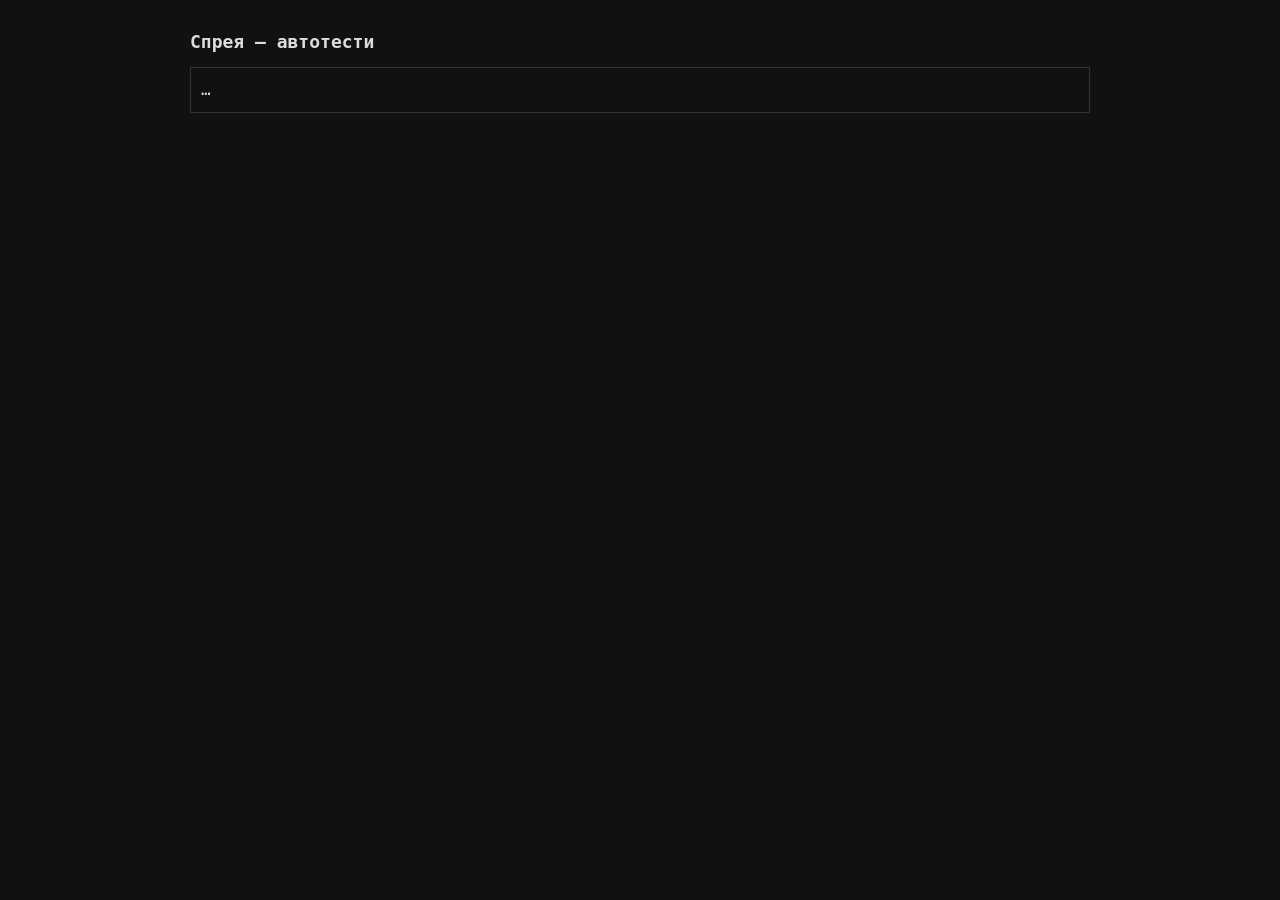
==== tests/index.html @ 3ad9009e "Тести: calc.js і сценарії застосунку; скрипт підняття версії - tests/index.html — 23 тести: чисті ро" ====
<!DOCTYPE html>
<html lang="uk">
<head>
<meta charset="UTF-8">
<meta name="viewport" content="width=device-width, initial-scale=1.0">
<title>Спрея — тести</title>
<style>
  body { font: 14px/1.5 ui-monospace, monospace; background: #111; color: #ddd; padding: 16px; max-width: 900px; margin: 0 auto; }
  h1 { font-size: 18px; margin-bottom: 12px; }
  .ok { color: #7fd48a; }
  .fail { color: #f08a8a; }
  .suite { margin: 16px 0 6px; color: #d4a574; font-weight: 600; }
  #summary { font-size: 16px; margin: 12px 0; padding: 10px; border: 1px solid #333; }
  li { list-style: none; padding: 2px 0; }
  iframe { width: 380px; height: 600px; border: 1px solid #333; margin-top: 16px; }
  details { margin-top: 4px; color: #999; }
</style>
</head>
<body>
<h1>Спрея — автотести</h1>
<div id="summary">…</div>
<ul id="results"></ul>
<script src="../calc.js"></script>
<script>
'use strict';
// Мінімальний раннер: test(name, fn) → PASS/FAIL, підсумок у <title> для headless-запуску.
var results = [];
var currentSuite = '';
function suite(name) { currentSuite = name; var li = document.createElement('li'); li.className = 'suite'; li.textContent = name; document.getElementById('results').appendChild(li); }
function report(name, ok, err) {
  results.push({ name: name, ok: ok });
  var li = document.createElement('li');
  li.className = ok ? 'ok' : 'fail';
  li.textContent = (ok ? '✓ ' : '✗ ') + name + (ok ? '' : ' — ' + err);
  document.getElementById('results').appendChild(li);
}
function test(name, fn) {
  var p;
  try { p = Promise.resolve(fn()); } catch (e) { p = Promise.reject(e); }
  return p.then(function() { report(name, true); }, function(e) { report(name, false, e && e.message || String(e)); });
}
function eq(a, b, msg) { if (a !== b) throw new Error((msg || '') + ' expected ' + JSON.stringify(b) + ', got ' + JSON.stringify(a)); }
function near(a, b, eps, msg) { if (Math.abs(a - b) > (eps || 0.01)) throw new Error((msg || '') + ' expected ≈' + b + ', got ' + a); }
function ok(v, msg) { if (!v) throw new Error(msg || 'expected truthy'); }
function sleep(ms) { return new Promise(function(r) { setTimeout(r, ms); }); }
var NB = Calc.NBSP;

// ── Чисті розрахунки ───────────────────────────────────────────────────────
function calcSuite() {
  suite('calc.js');
  var C = Calc;
  return test('streamDelta: стало − було, порожнє й від\'ємне → 0', function() {
    eq(C.streamDelta({ before: 200, after: 700 }), 500);
    eq(C.streamDelta({ before: '', after: 1000 }), 1000);
    eq(C.streamDelta({ before: 900, after: 700 }), 0);
    eq(C.streamDelta({ before: 100, after: '' }), 0);
  })
  .then(function() { return test('streamsTotal', function() {
    eq(C.streamsTotal([{ before: 0, after: 1000 }, { before: 200, after: 700 }, { before: '', after: '' }]), 1500);
  }); })
  .then(function() { return test('speedKgPerMin: 1 500 кг за 7,4 с', function() {
    near(C.speedKgPerMin(1500, 7400), 12162.16, 0.01);
    eq(C.speedKgPerMin(0, 7400), null);
    eq(C.speedKgPerMin(1500, 0), null);
  }); })
  .then(function() { return test('mlPerMin = кг/хв × мл/т / 1000', function() {
    near(C.mlPerMin(333.33, 250), 83.33, 0.01);
    eq(C.mlPerMin(0, 250), null);
    eq(C.mlPerMin(300, 0), null);
  }); })
  .then(function() { return test('minutesPerLiter і зворотний розрахунок', function() {
    near(C.minutesPerLiter(83.33), 12.0, 0.01);
    near(C.kgPerHourFromMlPerMin(83.33, 250), 19999.2, 0.1);
    eq(C.minutesPerLiter(0), null);
  }); })
  .then(function() { return test('actualMlPerTon і deviationPct', function() {
    near(C.actualMlPerTon(5, 5200), 961.54, 0.01);
    near(C.deviationPct(961.54, 250), 284.6, 0.05);
    eq(C.actualMlPerTon(5, 0), null);
    eq(C.deviationPct(null, 250), null);
  }); })
  .then(function() { return test('сесія: лічильники, корекції, тоннаж', function() {
    var s = {
      containerTypes: [{ id: 'a', weight: 1000 }, { id: 'b', weight: 1100 }],
      canVolumes: { 1: 5 },
      events: [
        { type: 'container', refId: 'a' }, { type: 'container', refId: 'a' }, { type: 'container', refId: 'a' },
        { type: 'container', refId: 'b' }, { type: 'container', refId: 'b' },
        { type: 'container_corr', refId: 'a', deltaKg: -500 },
        { type: 'canister', refId: 1 }, { type: 'canister', refId: 1 },
        { type: 'canister_corr', refId: 1, deltaL: -2.5 }
      ]
    };
    eq(C.containerCount(s, 'a'), 3);
    eq(C.containerCorrectionKg(s, 'a'), -500);
    eq(C.typeTotalKg(s, s.containerTypes[0]), 2500);
    eq(C.typeTotalKg(s, s.containerTypes[1]), 2200);
    eq(C.sessionTotalKg(s), 4700);
    eq(C.sessionContainers(s), 5);
    eq(C.canisterCount(s, 1), 2);
    eq(C.canisterCount(s, '1'), 2, 'id як рядок');
    eq(C.canisterCorrectionL(s, 1), -2.5);
    eq(C.prepLiters(s, 1, 10), 7.5, 'об\'єм із сесії має пріоритет');
    eq(C.prepLiters({ containerTypes: [], canVolumes: {}, events: [{ type: 'canister', refId: 7 }] }, 7, 20), 20, 'fallback на препарат');
  }); })
  .then(function() { return test('sessionElapsedMs з паузами', function() {
    eq(C.sessionElapsedMs({ startedAt: 1000, endedAt: 61000, totalPausedMs: 10000, paused: false }, 999999), 50000);
    eq(C.sessionElapsedMs({ startedAt: 1000, endedAt: null, totalPausedMs: 0, paused: true, pauseStartedAt: 31000 }, 61000), 30000);
    eq(C.sessionElapsedMs({ startedAt: null }, 5), 0);
    eq(C.avgSpeedKgPerMin(4700, 60000), 4700);
  }); })
  .then(function() { return test('fmtNum: розряди, десяткова кома/крапка, мінус', function() {
    eq(C.fmtNum(12162.16, 0, 'uk'), '12' + NB + '162');
    eq(C.fmtNum(961.54, 1, 'uk'), '961,5');
    eq(C.fmtNum(961.54, 1, 'en'), '961.5');
    eq(C.fmtNum(-500, 0, 'uk'), '−500');
    eq(C.fmtNum(NaN), '—');
    eq(C.fmtLiters(7.5, 'uk'), '7,5');
    eq(C.fmtLiters(10, 'uk'), '10');
  }); })
  .then(function() { return test('fmtHMS і fmtMinutes', function() {
    var u = { sec: 'с', min: 'хв', hour: 'год' };
    eq(C.fmtHMS(3723000), '01:02:03');
    eq(C.fmtHMS(-5), '00:00:00');
    eq(C.fmtMinutes(0.33, u), '20 с');
    eq(C.fmtMinutes(12.4, u), '12 хв');
    eq(C.fmtMinutes(59.6, u), '1 год');
    eq(C.fmtMinutes(65.6, u), '1 год 6 хв');
    eq(C.fmtMinutes(120, u), '2 год');
    eq(C.fmtMinutes(0, u), '—');
  }); });
}

// ── Сценарії застосунку (у iframe, окремий ключ localStorage) ─────────────
var frame = null;
function loadApp(seed) {
  return new Promise(function(resolve) {
    if (frame) frame.parentNode.removeChild(frame);
    if (seed === undefined) localStorage.removeItem('spreya:test');
    else localStorage.setItem('spreya:test', JSON.stringify(seed));
    frame = document.createElement('iframe');
    frame.src = '../index.html?storage=test&t=' + Date.now();
    frame.addEventListener('load', function() { setTimeout(function() { resolve(frame.contentWindow); }, 80); });
    document.body.appendChild(frame);
  });
}
function q(w, sel) { return w.document.querySelector(sel); }
function qa(w, sel) { return Array.prototype.slice.call(w.document.querySelectorAll(sel)); }
function setVal(el, v) { el.value = v; el.dispatchEvent(new Event('input', { bubbles: true })); }
function click(w, sel) { var el = q(w, sel); if (!el) throw new Error('нема елемента ' + sel); el.click(); }

// Створює й запускає сесію з одним типом ємкості 1000 кг.
function startSessionWith(w, weight) {
  click(w, '#sessionEntry');
  return sleep(30).then(function() {
    click(w, '#sessionView [data-action="add-ctype"]');
    return sleep(30);
  }).then(function() {
    click(w, '#modalRoot [data-weight-preset="' + (weight || 1000) + '"]');
    click(w, '#modalRoot [data-action="save"]');
    return sleep(30);
  }).then(function() {
    click(w, '#sessionView [data-action="start"]');
    return sleep(30);
  });
}

function appSuite() {
  suite('app.js — сценарії');
  var w;
  return loadApp().then(function(win) { w = win; })
  .then(function() { return test('старт без ємкостей → тост, сесія лишається чернеткою', function() {
    click(w, '#sessionEntry');
    return sleep(30).then(function() {
      click(w, '#sessionView [data-action="start"]');
      return sleep(30);
    }).then(function() {
      ok(!w.state.session.startedAt, 'не мала стартувати');
      ok(q(w, '#toast').textContent.length > 0, 'тост');
      click(w, '#sessionView [data-action="discard"]');
    });
  }); })
  .then(function() { return test('модалка ємкості: «+ новий тип» не закриває модалку і зберігає чернетку', function() {
    click(w, '#sessionEntry');
    return sleep(30).then(function() {
      click(w, '#sessionView [data-action="add-ctype"]');
      return sleep(30);
    }).then(function() {
      click(w, '#modalRoot [data-size="крупна"]');
      return sleep(20);
    }).then(function() {
      click(w, '#modalRoot [data-weight-preset="1100"]');
      click(w, '#modalRoot [data-action="addKind"]');
      return sleep(50);
    }).then(function() {
      ok(q(w, '#promptRoot'), 'запит відкрився');
      setVal(q(w, '#promptRoot [data-role="textInput"]'), 'бочка');
      click(w, '#promptRoot [data-action="submit"]');
      return sleep(50);
    }).then(function() {
      ok(q(w, '#modalRoot'), 'модалка має лишитись відкритою');
      ok(!q(w, '#promptRoot'), 'запит закрився');
      eq(q(w, '#modalRoot [data-kind].selected').textContent, 'бочка');
      eq(q(w, '#modalRoot [data-size].selected').textContent, 'крупна');
      eq(q(w, '#modalRoot [data-role="weight"]').value, '1100');
      click(w, '#modalRoot [data-action="save"]');
      return sleep(30);
    }).then(function() {
      eq(w.state.session.containerTypes.length, 1);
      eq(w.state.session.containerTypes[0].kind, 'бочка');
      click(w, '#sessionView [data-action="discard"]');
    });
  }); })
  .then(function() { return test('порожня вага → повідомлення під полем, модалка відкрита', function() {
    click(w, '#sessionEntry');
    return sleep(30).then(function() {
      click(w, '#sessionView [data-action="add-ctype"]');
      return sleep(30);
    }).then(function() {
      click(w, '#modalRoot [data-action="save"]');
      return sleep(30);
    }).then(function() {
      ok(q(w, '#modalRoot'), 'модалка відкрита');
      ok(q(w, '#modalRoot .field-error'), 'є повідомлення');
      w.closeModal();
      click(w, '#sessionView [data-action="discard"]');
    });
  }); })
  .then(function() { return test('цифри сходяться: картка, тоннаж, підсумок, історія (з корекцією)', function() {
    return startSessionWith(w, 1000).then(function() {
      var id = q(w, '[data-action="add-container"]').getAttribute('data-id');
      for (var i = 0; i < 3; i++) click(w, '[data-action="add-container"][data-id="' + id + '"]');
      click(w, '[data-action="add-canister"]');
      w.applyContainerCorrection(id, -500);
      w.refreshSessionNumbers();
      eq(q(w, '#sessionTonnage').textContent, '2' + NB + '500');
      ok(q(w, '.ctype-meta').textContent.indexOf('2' + NB + '500') !== -1, 'картка з корекцією: ' + q(w, '.ctype-meta').textContent);
      ok(q(w, '.session-prep-actual').textContent.indexOf('2' + NB + '000,0') !== -1, 'факт 5 л / 2,5 т = 2000 мл/т: ' + q(w, '.session-prep-actual').textContent);
      click(w, '[data-action="end"]'); click(w, '[data-action="end"]');
      return sleep(30);
    }).then(function() {
      var rows = qa(w, '.summary-row').map(function(r) { return r.textContent; });
      ok(rows.some(function(t) { return t.indexOf('3 × 1' + NB + '000 − 500 = 2' + NB + '500') !== -1; }), 'формула типу: ' + rows.join(' | '));
      ok(rows.some(function(t) { return t.indexOf('2' + NB + '500') !== -1 && t.indexOf('тоннаж') !== -1; }), 'загальний тоннаж');
      click(w, '[data-action="archive"]');
      return sleep(30);
    }).then(function() {
      click(w, '#historyEntry');
      return sleep(30);
    }).then(function() {
      ok(q(w, '.history-meta').textContent.indexOf('2' + NB + '500') !== -1, 'історія: ' + q(w, '.history-meta').textContent);
      click(w, '#historyView [data-action="back"]');
    });
  }); })
  .then(function() { return test('перегляд сесії з історії не знищує активну сесію', function() {
    var activeId;
    return startSessionWith(w, 1250).then(function() {
      click(w, '[data-action="add-container"]'); click(w, '[data-action="add-container"]');
      activeId = w.state.session.id;
      click(w, '#sessionView [data-action="back"]');
      click(w, '#historyEntry');
      return sleep(30);
    }).then(function() {
      click(w, '#historyView [data-action="view"]');
      return sleep(30);
    }).then(function() {
      ok(w.state.viewingSessionId, 'режим перегляду');
      eq(w.state.session.id, activeId, 'активна сесія на місці');
      eq(w.state.session.events.length, 2);
      click(w, '[data-action="back-history"]');
      click(w, '#historyView [data-action="back"]');
      eq(w.state.session.id, activeId);
      eq(w.Calc.sessionTotalKg(w.state.session), 2500);
    });
  }); })
  .then(function() { return test('журнал лишається відкритим після видалення запису', function() {
    click(w, '#sessionEntry');
    return sleep(30).then(function() {
      click(w, '[data-action="toggle-log"]');
      var before = qa(w, '.log-item').length;
      click(w, '.log-item [data-action="remove-event"]');
      eq(qa(w, '.log-item').length, before - 1);
      eq(q(w, '#logList').className, 'log-list', 'відкритий');
    });
  }); })
  .then(function() { return test('−1 знімає останню подію; при 0 — вимкнено', function() {
    var cnt = w.Calc.sessionContainers(w.state.session);
    click(w, '[data-action="undo-container"]');
    eq(w.Calc.sessionContainers(w.state.session), cnt - 1);
    ok(q(w, '[data-action="undo-container"]').disabled, 'кнопка вимкнена при 0');
  }); })
  .then(function() { return test('видалення типу/препарату прибирає і їхні корекції', function() {
    var tid = w.state.session.containerTypes[0].id;
    var pid = w.state.session.activePrepIds[0];
    w.applyContainerCorrection(tid, 300);
    w.applyCanisterCorrection(pid, 1);
    ok(w.state.session.events.some(function(e) { return e.type === 'container_corr'; }));
    w.removeContainerType(tid);
    w.removePrepFromSession(pid);
    eq(w.state.session.events.length, 0, 'сиріт нема');
    w.deleteCurrentSession();
  }); })
  .then(function() { return test('препарат у поточній сесії не можна видалити на головній', function() {
    return startSessionWith(w, 1000).then(function() {
      click(w, '#sessionView [data-action="back"]');
      var n = w.state.preparations.length;
      click(w, '#prepList [data-action="delete"]');
      eq(w.state.preparations.length, n);
      ok(q(w, '#toast').textContent.length > 0);
      w.deleteCurrentSession();
    });
  }); })
  .then(function() { return test('СТОП фіксує час як фінальне коло; Скинути — з підтвердженням', function() {
    click(w, '#timerBtn');
    return sleep(700).then(function() {
      eq(q(w, '#timerBtn').textContent, 'КОЛО');
      eq(q(w, '#timerBtn2').textContent, 'СТОП');
      click(w, '#timerBtn2');
      ok(!w.state.timer.running);
      eq(w.state.timer.frozenElapsedMs, w.state.timer.elapsedMs);
      setVal(qa(w, '#streamsList [data-role="after"]')[0], 1000);
      ok(w.currentSpeed() > 0, 'швидкість розрахована');
      click(w, '#timerBtn2');
      ok(w.state.timer.elapsedMs > 0, 'перший тап не скидає');
      click(w, '#timerBtn2');
      eq(w.state.timer.elapsedMs, 0, 'другий тап скидає');
    });
  }); })
  .then(function() { return test('ручна швидкість: явний режим і підказка', function() {
    setVal(q(w, '#manualSpeed'), 120);
    eq(w.state.speedMode, 'manual');
    eq(q(w, '#speedNum').textContent, '120');
    click(w, '#speedMode [data-mode="calc"]');
    eq(q(w, '#speedNum').textContent, '0');
    ok(q(w, '#speedHint').textContent.indexOf('120') !== -1, 'підказка про ручне значення');
  }); })
  .then(function() { return test('міграція: «Bag»/«Box» прибираються, якщо не використані', function() {
    return loadApp({ preparations: [{ id: 1, name: 'X', norm: 100, canVolume: 5, active: true }], containerKinds: ['ящик', 'Bag', 'Box', 'мішок'], sessions: [] }).then(function(win) {
      w = win;
      eq(w.state.containerKinds.join(','), 'ящик,мішок');
    });
  }); })
  .then(function() { return test('старі сесії без знімків препаратів читаються (Calc через sess)', function() {
    return loadApp({
      preparations: [{ id: 5, name: 'Old', norm: 200, canVolume: 5, active: true }],
      sessions: [{ id: 's1', number: 1, variety: 'V', containerTypes: [{ id: 't', weight: 1000 }], activePrepIds: [5], canVolumes: { 5: 5 },
        startedAt: 1000, endedAt: 61000, totalPausedMs: 0, events: [{ id: 'e1', ts: 2000, type: 'container', refId: 't' }, { id: 'e2', ts: 3000, type: 'canister', refId: 5 }] }]
    }).then(function(win) {
      w = win;
      click(w, '#historyEntry');
      return sleep(30);
    }).then(function() {
      ok(q(w, '.history-meta').textContent.indexOf('1' + NB + '000') !== -1);
      click(w, '#historyView [data-action="view"]');
      return sleep(30);
    }).then(function() {
      var txt = q(w, '#sessionView').textContent;
      ok(txt.indexOf('Old') !== -1, 'назва препарату');
      ok(txt.indexOf('5' + NB + '000,0') !== -1, 'факт 5 л / 1 т = 5000 мл/т: ' + txt);
    });
  }); });
}

calcSuite().then(appSuite).then(function() {
  var pass = results.filter(function(r) { return r.ok; }).length;
  var fail = results.length - pass;
  var s = document.getElementById('summary');
  s.textContent = (fail ? 'FAIL ' : 'PASS ') + pass + '/' + results.length + (fail ? ' (' + fail + ' failed)' : '');
  s.className = fail ? 'fail' : 'ok';
  document.title = s.textContent;
  localStorage.removeItem('spreya:test');
});
</script>
</body>
</html>
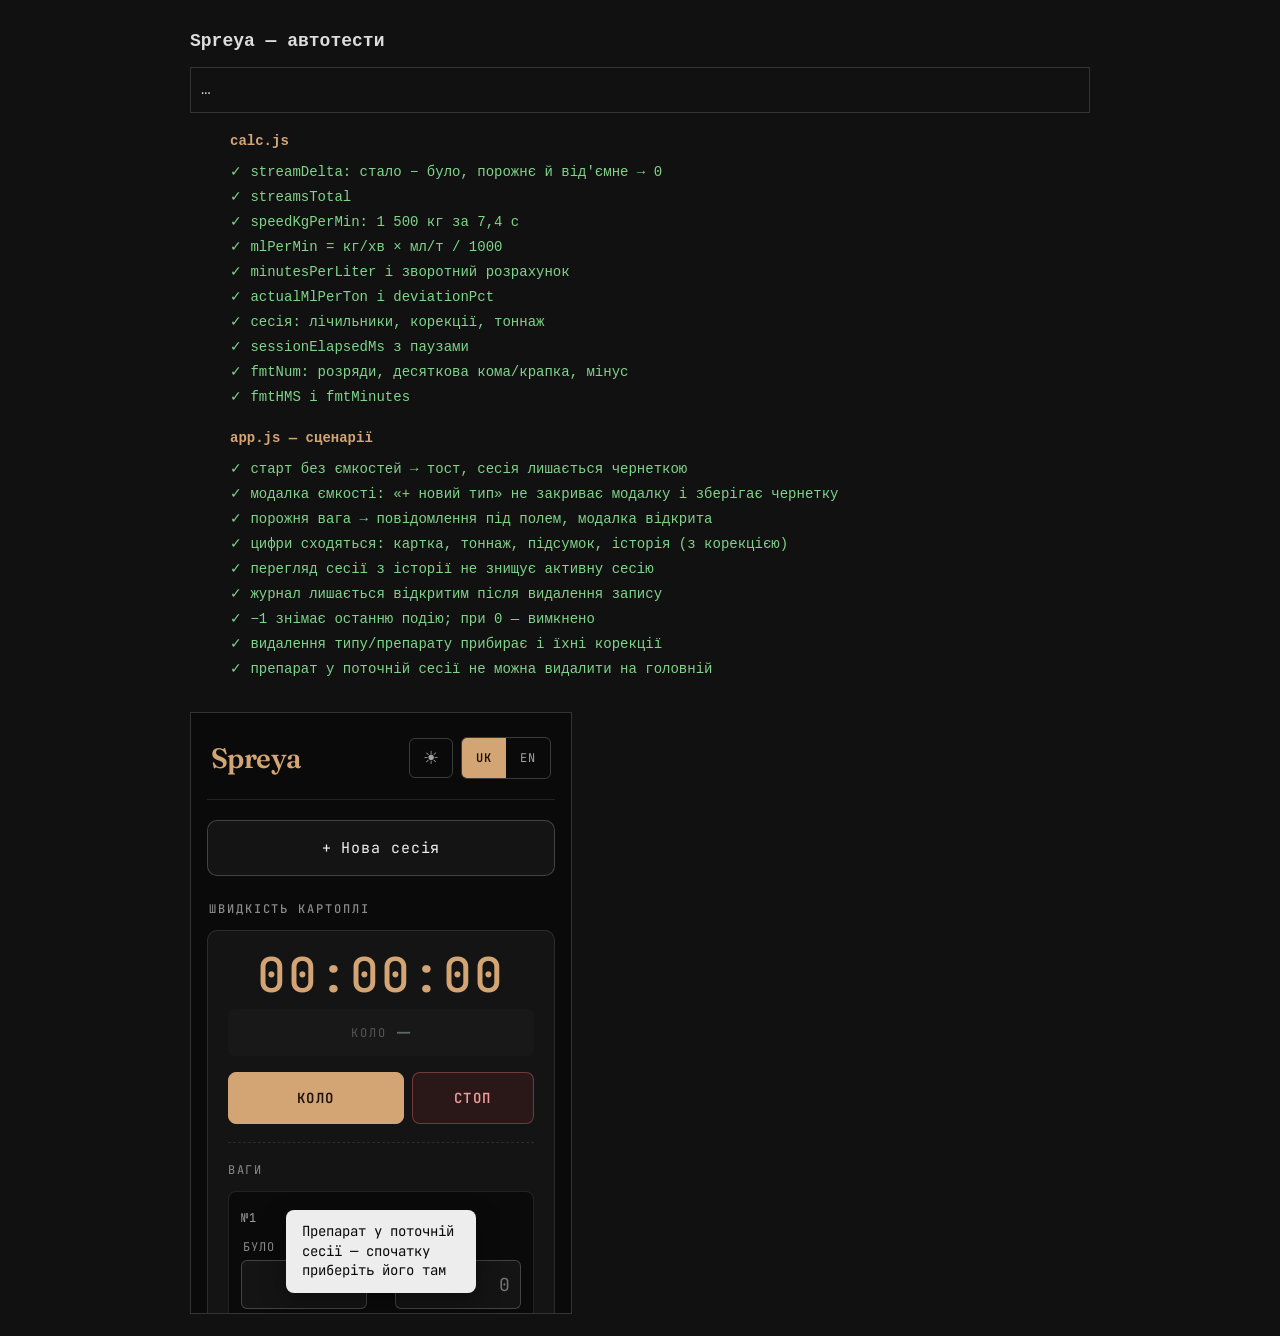
==== commit 5da69791: "Назва застосунку латиницею: Spreya У заголовку, <title>, маніфесті, футері, README і тестах. Заодно " ====
--- a/tests/index.html
+++ b/tests/index.html
@@ -3,7 +3,7 @@
 <head>
 <meta charset="UTF-8">
 <meta name="viewport" content="width=device-width, initial-scale=1.0">
-<title>Спрея — тести</title>
+<title>Spreya — тести</title>
 <style>
   body { font: 14px/1.5 ui-monospace, monospace; background: #111; color: #ddd; padding: 16px; max-width: 900px; margin: 0 auto; }
   h1 { font-size: 18px; margin-bottom: 12px; }
@@ -17,7 +17,7 @@
 </style>
 </head>
 <body>
-<h1>Спрея — автотести</h1>
+<h1>Spreya — автотести</h1>
 <div id="summary">…</div>
 <ul id="results"></ul>
 <script src="../calc.js"></script>
